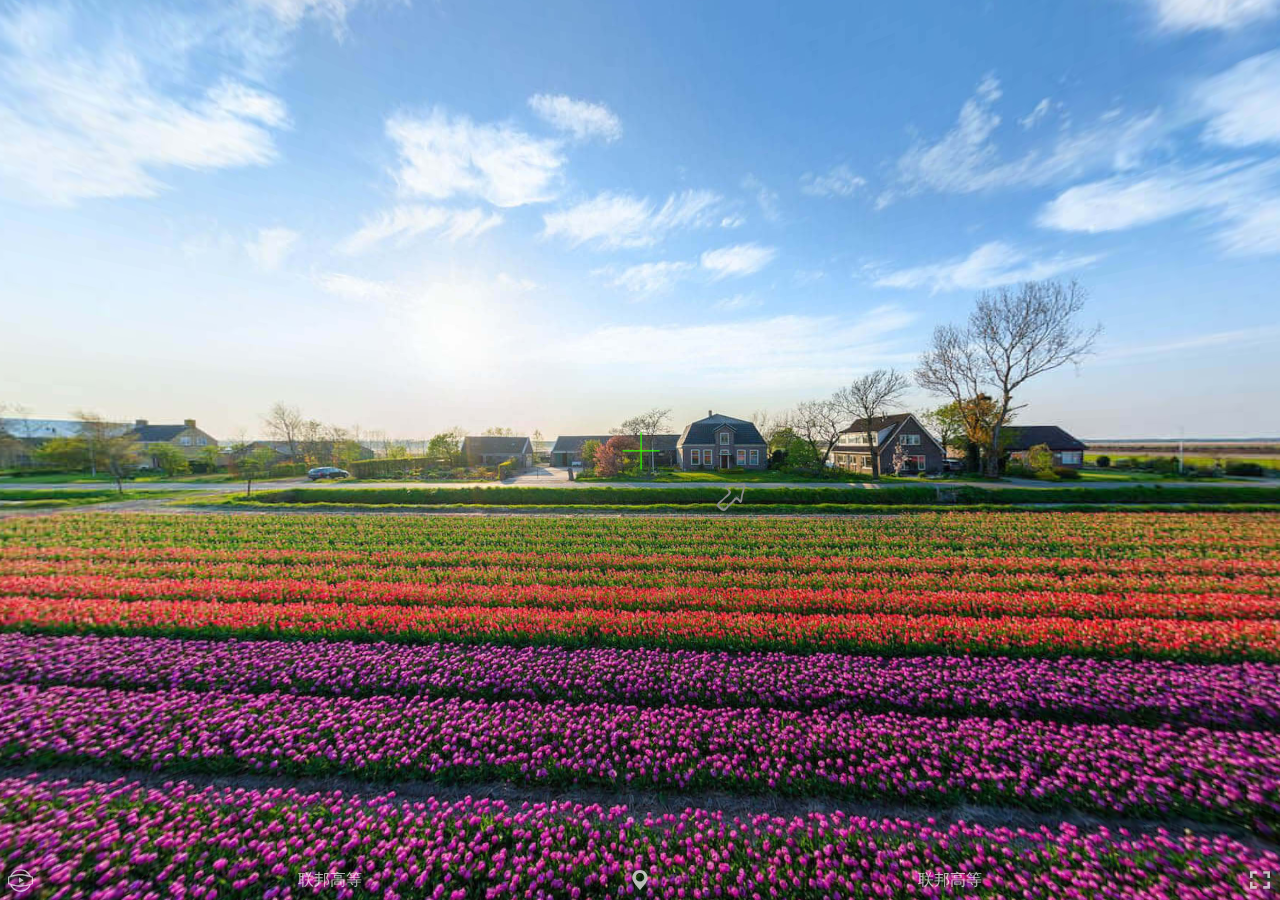
==== wehome/src/main/assets/show.html @ 8e80d478 "2、add wehome Module" ====
<!DOCTYPE html>
<html>
	<head>
		<meta charset="UTF-8">
		<meta name="viewport" content="width=device-width, initial-scale=1.0, minimum-scale=1.0, maximum-scale=1.0, user-scalable=no" />
		<title>联邦高等</title>
		<style>
			* {
				padding: 0;
				margin: 0;
			}
			.msg {
				position: fixed;
				z-index: 12345678910;
				top: 0;
				width: 100%;
				color: #3EF231;
				line-height: 30px;
				text-align: center;
			}
			.zx {
				position: fixed;
				z-index: 12345678910;
				width: 3rem;
				height: 3rem;
				left: 50%;
				top: 50%;
				margin-top: -1.5rem;
				margin-left: -1.5rem;
				pointer-events: none
			}
		</style>
		<link rel="stylesheet" href="js/photo-sphere-viewer.css">
	</head>
	<body>
		<div id="containter"></div>
		<div class="msg"></div>
		<img src="pic/zx.png" class="zx" />
		<script src="js/three.min.js"></script>
		<script src="js/photo-sphere-viewer.min.js"></script>
		<script>
			var PSV = new PhotoSphereViewer({
				panorama: 'pic/2.jpg',
				container: 'containter',
				caption: document.title,
				loading_img: 'pic/photosphere-logo.gif',
				navbar: ['autorotate', 'caption', 'gyroscope', 'markers', 'caption', 'fullscreen'],
				default_fov: 100,
				mousewheel: true,
				move_speed: 3,
				gyroscope: true,
				size: {
					height: '100vh'
				},
				// 标记列表
				markers: [
					{
						// image marker that opens the panel when clicked
						id: 'image1',
						longitude: 0.2,
						latitude: -0.13770,
						image: 'pic/location.png',
						width: 32,
						height: 32,
						anchor: 'bottom center',
						tooltip: '场景1',
					},
				]
			});

			// 选中全景中标记
			PSV.on('select-marker', function(marker) {
				switch (marker.id) {
					case 'image1':
						document.querySelector('.msg').innerHTML = 'circle';
						// 判断当前全景是否有标记
						if (PSV.hud.markers) {
							PSV.hud.clearMarkers();
						}
						// 重新设置图片全景
						PSV.setPanorama('pic/1.jpg', true, false);
						// 重新渲染全景
						PSV.render();
						break;
				}
			});

			// 全景图正在旋转时触发
			PSV.on('position-updated', function(e) {
				console.log('经度:' + e.longitude + ',纬度:' + e.latitude);
				document.querySelector('.msg').innerHTML = '经纬度:(' + PSV.prop.longitude.toFixed(8) + ',' + PSV.prop.latitude.toFixed(
					8) + ')';
			});
		</script>
	</body>
</html>
---- wehome/src/main/assets/js/photo-sphere-viewer.css ----
/*!
 * Photo Sphere Viewer 3.3.2
 * Copyright (c) 2014-2015 Jérémy Heleine
 * Copyright (c) 2015-2018 Damien "Mistic" Sorel
 * Licensed under MIT (http://opensource.org/licenses/MIT)
 */
.psv-container {
  width: 100%;
  height: 100%;
  margin: 0;
  padding: 0;
  position: relative;
  background: radial-gradient(#fff 0%, #fdfdfd 16%, #fbfbfb 33%, #f8f8f8 49%, #efefef 66%, #dfdfdf 82%, #bfbfbf 100%);
  overflow: hidden; }

.psv-canvas-container {
  position: absolute;
  top: 0;
  left: 0;
  z-index: 0;
  transition: opacity linear 100ms; }

.psv-canvas {
  display: block; }

.psv-loader-container {
  display: -webkit-box;
  display: -webkit-flex;
  display: -moz-flex;
  display: -ms-flexbox;
  display: flex;
  align-items: center;
  justify-content: center;
  position: absolute;
  top: 0;
  left: 0;
  width: 100%;
  height: 100%;
  z-index: 100; }

.psv-loader {
  position: relative;
  text-align: center;
  color: rgba(61, 61, 61, 0.7);
  width: 150px;
  height: 150px;
  border: 10px solid transparent; }
  .psv-loader::before {
    content: '';
    display: inline-block;
    height: 100%;
    vertical-align: middle; }
  .psv-loader, .psv-loader-image, .psv-loader-text {
    display: inline-block;
    vertical-align: middle; }
  .psv-loader-canvas {
    position: absolute;
    top: 0;
    left: 0; }
  .psv-loader-text {
    font: 14px sans-serif; }

.psv-navbar {
  display: -webkit-box;
  display: -webkit-flex;
  display: -moz-flex;
  display: -ms-flexbox;
  display: flex;
  position: absolute;
  z-index: 90;
  bottom: -40px;
  left: 0;
  width: 100%;
  height: 40px;
  background: rgba(61, 61, 61, 0);
  transition: bottom ease-in-out .1s; }
  .psv-navbar--open {
    bottom: 0; }
  .psv-navbar,
  .psv-navbar * {
    box-sizing: content-box; }

.psv-caption {
  -webkit-box-flex: 10;
  -webkit-flex-grow: 10;
  -moz-flex-grow: 10;
  -ms-flex-positive: 10;
  flex-grow: 10;
  color: rgba(255, 255, 255, 0.7);
  margin: 10px;
  white-space: nowrap;
  overflow: hidden;
  text-align: center;
  font-family: sans-serif; }
  @media (max-width: 800px) {
    .psv-caption {
      visibility: hidden; } }

.psv-spacer--weight-1 {
  -webkit-box-flex: 1;
  -webkit-flex-grow: 1;
  -moz-flex-grow: 1;
  -ms-flex-positive: 1;
  flex-grow: 1; }

.psv-spacer--weight-2 {
  -webkit-box-flex: 2;
  -webkit-flex-grow: 2;
  -moz-flex-grow: 2;
  -ms-flex-positive: 2;
  flex-grow: 2; }

.psv-spacer--weight-3 {
  -webkit-box-flex: 3;
  -webkit-flex-grow: 3;
  -moz-flex-grow: 3;
  -ms-flex-positive: 3;
  flex-grow: 3; }

.psv-spacer--weight-4 {
  -webkit-box-flex: 4;
  -webkit-flex-grow: 4;
  -moz-flex-grow: 4;
  -ms-flex-positive: 4;
  flex-grow: 4; }

.psv-spacer--weight-5 {
  -webkit-box-flex: 5;
  -webkit-flex-grow: 5;
  -moz-flex-grow: 5;
  -ms-flex-positive: 5;
  flex-grow: 5; }

.psv-spacer--weight-6 {
  -webkit-box-flex: 6;
  -webkit-flex-grow: 6;
  -moz-flex-grow: 6;
  -ms-flex-positive: 6;
  flex-grow: 6; }

.psv-spacer--weight-7 {
  -webkit-box-flex: 7;
  -webkit-flex-grow: 7;
  -moz-flex-grow: 7;
  -ms-flex-positive: 7;
  flex-grow: 7; }

.psv-spacer--weight-8 {
  -webkit-box-flex: 8;
  -webkit-flex-grow: 8;
  -moz-flex-grow: 8;
  -ms-flex-positive: 8;
  flex-grow: 8; }

.psv-spacer--weight-9 {
  -webkit-box-flex: 9;
  -webkit-flex-grow: 9;
  -moz-flex-grow: 9;
  -ms-flex-positive: 9;
  flex-grow: 9; }

.psv-spacer--weight-10 {
  -webkit-box-flex: 10;
  -webkit-flex-grow: 10;
  -moz-flex-grow: 10;
  -ms-flex-positive: 10;
  flex-grow: 10; }

.psv-button {
  -webkit-box-flex: 0;
  -webkit-flex-grow: 0;
  -moz-flex-grow: 0;
  -ms-flex-positive: 0;
  flex-grow: 0;
  -webkit-flex-shrink: 0;
  -moz-flex-shrink: 0;
  -ms-flex-negative: 0;
  flex-shrink: 0;
  padding: 10px;
  position: relative;
  cursor: pointer;
  height: 20px;
  width: 20px;
  background: transparent;
  color: rgba(255, 255, 255, 0.7); }
  .psv-button--active {
    background: rgba(255, 255, 255, 0.1); }
  .psv-button--disabled {
    pointer-events: none;
    opacity: 0.5; }
  .psv-button .psv-button-svg {
    width: 100%;
    transform: scale(1);
    transition: transform .3s ease; }
    .psv-button .psv-button-svg * {
      fill: rgba(255, 255, 255, 0.7); }
    .psv-button--hover-scale:not(.psv-button--disabled):hover .psv-button .psv-button-svg {
      transform: scale(1.2); }

.psv-autorotate-button {
  width: 25px;
  height: 25px;
  padding: 7.5px; }

.psv-zoom-button {
  cursor: default;
  width: 128px; }
  .psv-zoom-button-minus, .psv-zoom-button-plus {
    float: left;
    position: relative;
    cursor: pointer;
    width: 16px;
    height: 16px; }
    .psv-zoom-button-minus .psv-button-svg, .psv-zoom-button-plus .psv-button-svg {
      position: relative;
      top: 20%; }
  .psv-zoom-button-range {
    float: left;
    padding: 9.5px 8px; }
  .psv-zoom-button-line {
    position: relative;
    cursor: pointer;
    width: 80px;
    height: 1px;
    background: rgba(255, 255, 255, 0.7);
    transition: all .3s ease; }
  .psv-zoom-button-handle {
    position: absolute;
    border-radius: 50%;
    top: -3px;
    width: 7px;
    height: 7px;
    background: rgba(255, 255, 255, 0.7);
    transform: scale(1);
    transition: transform .3s ease; }
  .psv-zoom-button:not(.psv-button--disabled):hover .psv-zoom-button-line {
    box-shadow: 0 0 2px rgba(255, 255, 255, 0.7); }
  .psv-zoom-button:not(.psv-button--disabled):hover .psv-zoom-button-handle {
    transform: scale(1.3); }
  @media (max-width: 600px) {
    .psv-zoom-button {
      width: auto;
      padding: 0; }
      .psv-zoom-button-range {
        display: none; }
      .psv-zoom-button-minus, .psv-zoom-button-plus {
        width: 20px;
        height: 20px;
        padding: 10px; }
        .psv-zoom-button-minus .psv-button-svg, .psv-zoom-button-plus .psv-button-svg {
          top: 0; } }

.psv-markers-list-title {
  font: 24px sans-serif;
  margin: 1em 0;
  text-align: center;
  text-shadow: 2px 1px #000; }

.psv-markers-list {
  list-style: none;
  margin: 0;
  padding: 0;
  overflow: hidden; }
  .psv-markers-list-item {
    clear: both;
    min-height: 20px;
    padding: 0.5em 1em;
    cursor: pointer;
    transform: translateX(0);
    transition: transform .3s ease-in-out; }
    .psv-markers-list-item::before {
      content: '';
      position: absolute;
      top: 0;
      left: 0;
      height: 100%;
      width: 10px;
      margin-left: -10px; }
    .psv-markers-list-item:nth-child(odd), .psv-markers-list-item:nth-child(odd)::before {
      background: rgba(255, 255, 255, 0.1); }
    .psv-markers-list-item:nth-child(even), .psv-markers-list-item:nth-child(even)::before {
      background: transparent; }
    .psv-markers-list-item:hover {
      transform: translateX(10px);
      transition: transform .1s ease-in-out; }
  .psv-markers-list-image {
    float: left;
    width: 20px; }
  .psv-markers-list-name {
    margin: 0;
    padding: 0; }
  .psv-markers-list-image + .psv-markers-list-name {
    padding-left: calc(20px + 0.5em); }

.psv-hud {
  -webkit-touch-callout: none;
  -webkit-user-select: none;
  -khtml-user-select: none;
  -moz-user-select: none;
  -ms-user-select: none;
  user-select: none;
  position: absolute;
  z-index: 10;
  width: 100%;
  height: 100%; }

.psv-hud-svg-container {
  position: absolute;
  top: 0;
  left: 0;
  width: 100%;
  height: 100%;
  z-index: 20; }

.psv-marker {
  cursor: pointer;
  display: none; }
  .psv-marker--normal {
    position: absolute;
    top: 0;
    left: 0;
    z-index: 30;
    background-size: contain;
    background-repeat: no-repeat; }
  .psv-marker--transparent {
    display: block;
    opacity: 0; }
  .psv-marker--visible {
    display: block; }

.psv-panel {
  position: absolute;
  z-index: 90;
  right: 0;
  height: 100%;
  width: 400px;
  max-width: calc(100% - 24px);
  background: rgba(10, 10, 10, 0.7);
  transform: translate3d(100%, 0, 0);
  opacity: 0;
  transition-property: opacity, transform;
  transition-timing-function: ease-in-out;
  transition-duration: .1s;
  cursor: default;
  margin-left: 9px; }
  .psv-container--has-navbar .psv-panel {
    height: calc(100% - 40px); }
  .psv-panel-close-button {
    display: none;
    position: absolute;
    top: 0;
    left: -24px;
    width: 24px;
    height: 24px;
    background: rgba(0, 0, 0, 0.9); }
    .psv-panel-close-button::before, .psv-panel-close-button::after {
      content: '';
      position: absolute;
      top: 50%;
      left: 4px;
      width: 15px;
      height: 1px;
      background-color: #fff;
      transition: .2s ease-in-out;
      transition-property: width, left, transform; }
    .psv-panel-close-button::before {
      transform: rotate(45deg); }
    .psv-panel-close-button::after {
      transform: rotate(-45deg); }
    .psv-panel-close-button:hover::before, .psv-panel-close-button:hover::after {
      left: 0;
      width: 23px; }
    .psv-panel-close-button:hover::before {
      transform: rotate(135deg); }
    .psv-panel-close-button:hover::after {
      transform: rotate(45deg); }
  .psv-panel-resizer {
    display: none;
    position: absolute;
    top: 0;
    left: -9px;
    width: 9px;
    height: 100%;
    background-color: rgba(0, 0, 0, 0.9);
    cursor: col-resize; }
    .psv-panel-resizer::before {
      content: '';
      position: absolute;
      top: 50%;
      left: 1px;
      margin-top: -14.5px;
      width: 1px;
      height: 1px;
      box-shadow: 1px 0 #fff, 3px 0px #fff, 5px 0px #fff, 1px 2px #fff, 3px 2px #fff, 5px 2px #fff, 1px 4px #fff, 3px 4px #fff, 5px 4px #fff, 1px 6px #fff, 3px 6px #fff, 5px 6px #fff, 1px 8px #fff, 3px 8px #fff, 5px 8px #fff, 1px 10px #fff, 3px 10px #fff, 5px 10px #fff, 1px 12px #fff, 3px 12px #fff, 5px 12px #fff, 1px 14px #fff, 3px 14px #fff, 5px 14px #fff, 1px 16px #fff, 3px 16px #fff, 5px 16px #fff, 1px 18px #fff, 3px 18px #fff, 5px 18px #fff, 1px 20px #fff, 3px 20px #fff, 5px 20px #fff, 1px 22px #fff, 3px 22px #fff, 5px 22px #fff, 1px 24px #fff, 3px 24px #fff, 5px 24px #fff, 1px 26px #fff, 3px 26px #fff, 5px 26px #fff, 1px 28px #fff, 3px 28px #fff, 5px 28px #fff;
      background: transparent; }
  .psv-panel-content {
    width: 100%;
    height: 100%;
    box-sizing: border-box;
    color: gainsboro;
    font: 16px sans-serif;
    overflow: auto; }
    .psv-panel-content:not(.psv-panel-content--no-margin) {
      padding: 1em; }
    .psv-panel-content--no-interaction {
      -webkit-touch-callout: none;
      -webkit-user-select: none;
      -khtml-user-select: none;
      -moz-user-select: none;
      -ms-user-select: none;
      user-select: none;
      pointer-events: none; }
  .psv-panel--open {
    transform: translate3d(0, 0, 0);
    opacity: 1;
    transition-duration: .2s; }
    .psv-panel--open .psv-panel-close-button,
    .psv-panel--open .psv-panel-resizer {
      display: block; }

.psv-tooltip {
  position: absolute;
  z-index: 50;
  box-sizing: border-box;
  max-width: 200px;
  background-color: rgba(61, 61, 61, 0.8);
  border-radius: 4px;
  padding: 0.5em 1em;
  opacity: 0;
  transition-property: opacity;
  transition-timing-function: ease-in-out;
  transition-duration: 0.1s; }
  .psv-tooltip-content {
    color: white;
    font: 14px sans-serif;
    text-shadow: 0 1px #000; }
  .psv-tooltip-arrow {
    position: absolute;
    height: 0;
    width: 0;
    border: 7px solid transparent; }
  .psv-tooltip--bottom-center {
    box-shadow: 0 3px 0 rgba(90, 90, 90, 0.7);
    transform: translate3d(0, -5px, 0);
    transition-property: opacity, transform; }
    .psv-tooltip--bottom-center .psv-tooltip-arrow {
      border-bottom-color: rgba(61, 61, 61, 0.8); }
  .psv-tooltip--center-left {
    box-shadow: -3px 0 0 rgba(90, 90, 90, 0.7);
    transform: translate3d(5px, 0, 0);
    transition-property: opacity, transform; }
    .psv-tooltip--center-left .psv-tooltip-arrow {
      border-left-color: rgba(61, 61, 61, 0.8); }
  .psv-tooltip--top-center {
    box-shadow: 0 -3px 0 rgba(90, 90, 90, 0.7);
    transform: translate3d(0, 5px, 0);
    transition-property: opacity, transform; }
    .psv-tooltip--top-center .psv-tooltip-arrow {
      border-top-color: rgba(61, 61, 61, 0.8); }
  .psv-tooltip--center-right {
    box-shadow: 3px 0 0 rgba(90, 90, 90, 0.7);
    transform: translate3d(-5px, 0, 0);
    transition-property: opacity, transform; }
    .psv-tooltip--center-right .psv-tooltip-arrow {
      border-right-color: rgba(61, 61, 61, 0.8); }
  .psv-tooltip--bottom-left {
    box-shadow: -3px 3px 0 rgba(90, 90, 90, 0.7);
    transform: translate3d(0, -5px, 0);
    transition-property: opacity, transform; }
    .psv-tooltip--bottom-left .psv-tooltip-arrow {
      border-bottom-color: rgba(61, 61, 61, 0.8); }
  .psv-tooltip--bottom-right {
    box-shadow: 3px 3px 0 rgba(90, 90, 90, 0.7);
    transform: translate3d(0, -5px, 0);
    transition-property: opacity, transform; }
    .psv-tooltip--bottom-right .psv-tooltip-arrow {
      border-bottom-color: rgba(61, 61, 61, 0.8); }
  .psv-tooltip--top-left {
    box-shadow: -3px -3px 0 rgba(90, 90, 90, 0.7);
    transform: translate3d(0, 5px, 0);
    transition-property: opacity, transform; }
    .psv-tooltip--top-left .psv-tooltip-arrow {
      border-top-color: rgba(61, 61, 61, 0.8); }
  .psv-tooltip--top-right {
    box-shadow: 3px -3px 0 rgba(90, 90, 90, 0.7);
    transform: translate3d(0, 5px, 0);
    transition-property: opacity, transform; }
    .psv-tooltip--top-right .psv-tooltip-arrow {
      border-top-color: rgba(61, 61, 61, 0.8); }
  .psv-tooltip--visible {
    transform: translate3d(0, 0, 0);
    opacity: 1;
    transition-duration: 0.1s; }
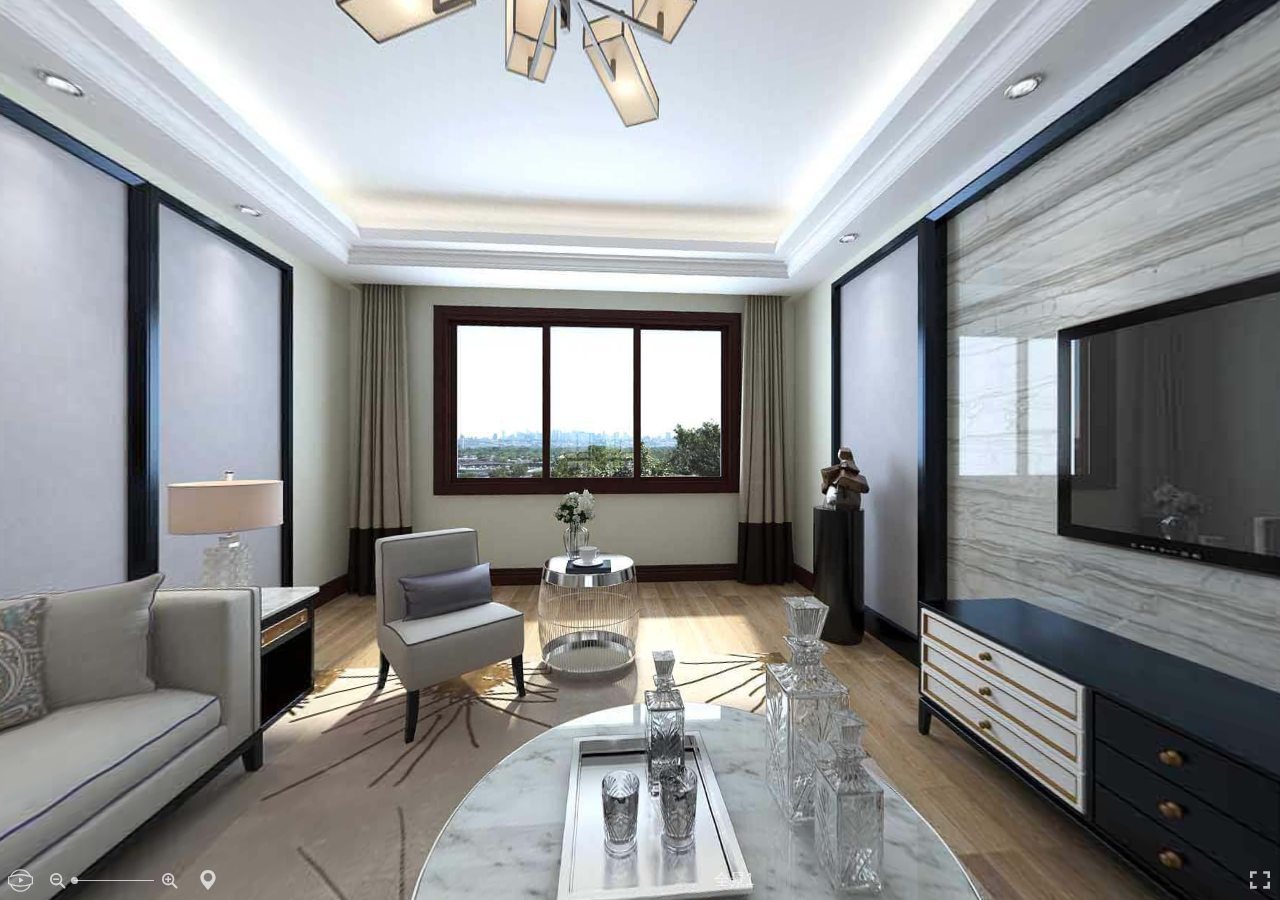
==== commit 14719394: "wehome 初始版本" ====
--- a/wehome/src/main/assets/show.html
+++ b/wehome/src/main/assets/show.html
@@ -1,14 +1,15 @@
 <!DOCTYPE html>
 <html>
-	<head>
-		<meta charset="UTF-8">
-		<meta name="viewport" content="width=device-width, initial-scale=1.0, minimum-scale=1.0, maximum-scale=1.0, user-scalable=no" />
-		<title>联邦高等</title>
-		<style>
+<head>
+    <meta charset="UTF-8">
+    <meta name="viewport" content="width=device-width, initial-scale=1.0, minimum-scale=1.0, maximum-scale=1.0, user-scalable=no" />
+    <title>联邦高等</title>
+    <style>
 			* {
 				padding: 0;
 				margin: 0;
 			}
+
 			.msg {
 				position: fixed;
 				z-index: 12345678910;
@@ -18,6 +19,7 @@
 				line-height: 30px;
 				text-align: center;
 			}
+
 			.zx {
 				position: fixed;
 				z-index: 12345678910;
@@ -29,22 +31,35 @@
 				margin-left: -1.5rem;
 				pointer-events: none
 			}
-		</style>
-		<link rel="stylesheet" href="js/photo-sphere-viewer.css">
-	</head>
-	<body>
-		<div id="containter"></div>
-		<div class="msg"></div>
-		<img src="pic/zx.png" class="zx" />
-		<script src="js/three.min.js"></script>
-		<script src="js/photo-sphere-viewer.min.js"></script>
-		<script>
+	</style>
+    <link rel="stylesheet" href="js/photo-sphere-viewer.css">
+</head>
+<body>
+<div id="photosphere"></div>
+<div class="msg" style="display: none;"></div>
+<img src="pic/zx.png" class="zx" style="display: none;"/>
+<script src="js/three.min.js"></script>
+<script src="js/photo-sphere-viewer.min.js"></script>
+<script>
+			var panos = [{
+					url: 'pic/1.jpg',
+					desc: '全景1'
+				},
+				{
+					url: 'pic/2.jpg',
+					desc: '全景2'
+				},
+				{
+					url: 'pic/3.jpg',
+					desc: '全景3'
+				}
+			];
 			var PSV = new PhotoSphereViewer({
-				panorama: 'pic/2.jpg',
-				container: 'containter',
-				caption: document.title,
+				container: 'photosphere',
+				panorama: panos[0].url,
+				caption: panos[0].desc,
 				loading_img: 'pic/photosphere-logo.gif',
-				navbar: ['autorotate', 'caption', 'gyroscope', 'markers', 'caption', 'fullscreen'],
+				navbar: ['autorotate', 'zoom', 'gyroscope', 'markers', 'caption', 'fullscreen'],
 				default_fov: 100,
 				mousewheel: true,
 				move_speed: 3,
@@ -52,33 +67,116 @@
 				size: {
 					height: '100vh'
 				},
+				navbar_style: {
+					backgroundColor: 'rgba(58, 67, 77, 0.7)'
+				},
 				// 标记列表
-				markers: [
-					{
-						// image marker that opens the panel when clicked
-						id: 'image1',
-						longitude: 0.2,
-						latitude: -0.13770,
-						image: 'pic/location.png',
-						width: 32,
-						height: 32,
-						anchor: 'bottom center',
-						tooltip: '场景1',
-					},
-				]
+				markers: [{
+					// image marker that opens the panel when clicked
+					id: 'image2',
+					longitude: 2.32,
+					latitude: -0.25,
+					image: 'pic/location.png',
+					width: 60,
+					height: 60,
+					anchor: 'bottom center',
+					tooltip: panos[1].desc
+				},{
+					// image marker that opens the panel when clicked
+					id: 'image3',
+					longitude: 3.85,
+					latitude: -0.14,
+					image: 'pic/location.png',
+					width: 60,
+					height: 60,
+					anchor: 'bottom center',
+					tooltip: panos[2].desc
+				}, ]
 			});
 
 			// 选中全景中标记
 			PSV.on('select-marker', function(marker) {
 				switch (marker.id) {
-					case 'image1':
-						document.querySelector('.msg').innerHTML = 'circle';
+				    case 'image1':
 						// 判断当前全景是否有标记
 						if (PSV.hud.markers) {
 							PSV.hud.clearMarkers();
 						}
 						// 重新设置图片全景
-						PSV.setPanorama('pic/1.jpg', true, false);
+						PSV.setPanorama(panos[0].url, true, false);
+						// 为当前全景添加标记
+
+						PSV.addMarker({
+							// image marker that opens the panel when clicked
+                            id: 'image2',
+                            longitude: 2.32,
+                            latitude: -0.25,
+                            image: 'pic/location.png',
+                            width: 60,
+                            height: 60,
+                            anchor: 'bottom center',
+                            tooltip: panos[1].desc
+						});
+						PSV.addMarker({
+							// image marker that opens the panel when clicked
+                            id: 'image3',
+                            longitude: 3.85,
+                            latitude: -0.14,
+                            image: 'pic/location.png',
+                            width: 60,
+                            height: 60,
+                            anchor: 'bottom center',
+                            tooltip: panos[2].desc
+						});
+
+						// 重新渲染全景
+						PSV.render();
+						break;
+					case 'image2':
+						// 判断当前全景是否有标记
+						if (PSV.hud.markers) {
+							PSV.hud.clearMarkers();
+						}
+						// 重新设置图片全景
+						PSV.setPanorama(panos[1].url, true, false);
+						// 为当前全景添加标记
+
+						PSV.addMarker({
+							// image marker that opens the panel when clicked
+							id: 'image1',
+							longitude: 0.165,
+							latitude: -0.081,
+							image: 'pic/location.png',
+							width: 20,
+							height: 20,
+							anchor: 'bottom center',
+							tooltip: panos[0].desc
+						});
+
+						// 重新渲染全景
+						PSV.render();
+						break;
+					case 'image3':
+						// 判断当前全景是否有标记
+						if (PSV.hud.markers) {
+							PSV.hud.clearMarkers();
+						}
+						// 重新设置图片全景
+						PSV.setPanorama(panos[2].url, true, false);
+						// 为当前全景添加标记
+
+						PSV.addMarker({
+							// image marker that opens the panel when clicked
+							id: 'image1',
+							longitude: 0.758,
+							latitude: -0.135,
+							image: 'pic/location.png',
+							width: 60,
+							height: 60,
+							anchor: 'bottom center',
+							tooltip: panos[0].desc
+						});
+
 						// 重新渲染全景
 						PSV.render();
 						break;
@@ -92,5 +190,5 @@
 					8) + ')';
 			});
 		</script>
-	</body>
+</body>
 </html>
